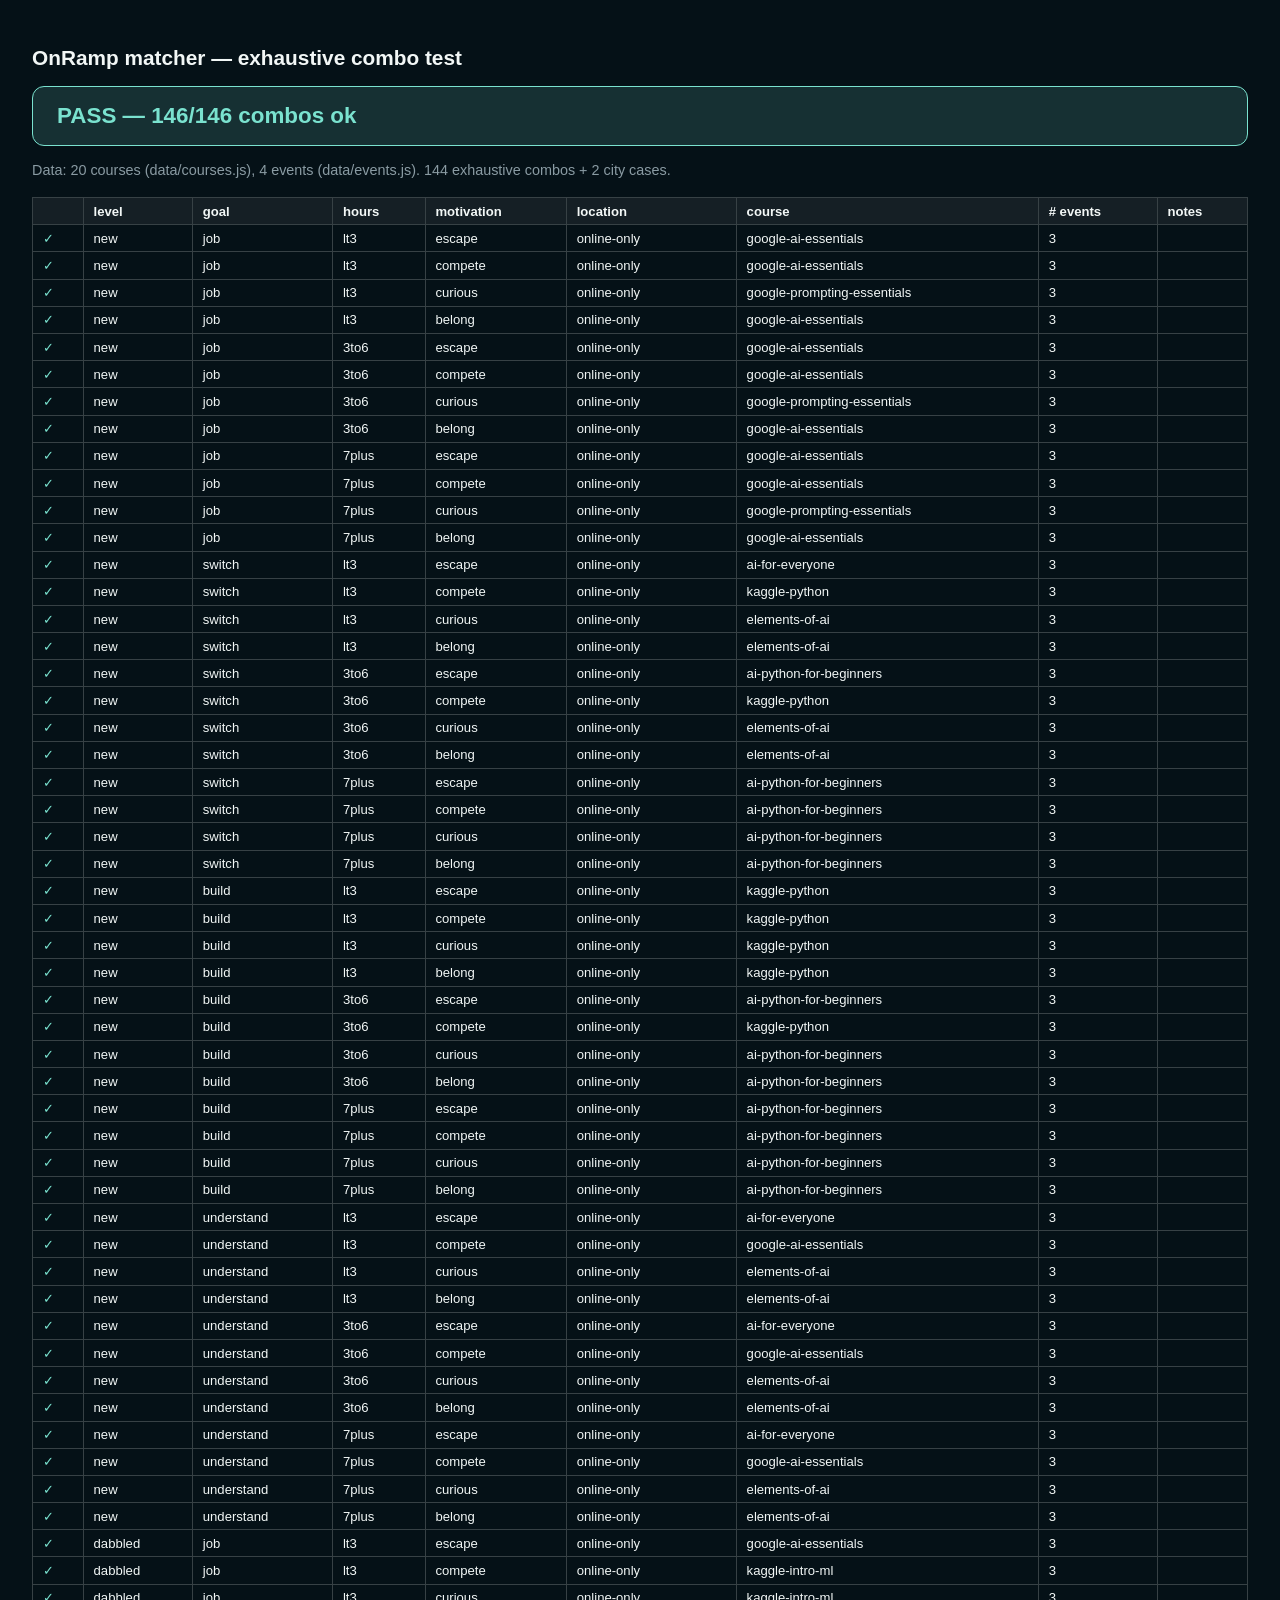
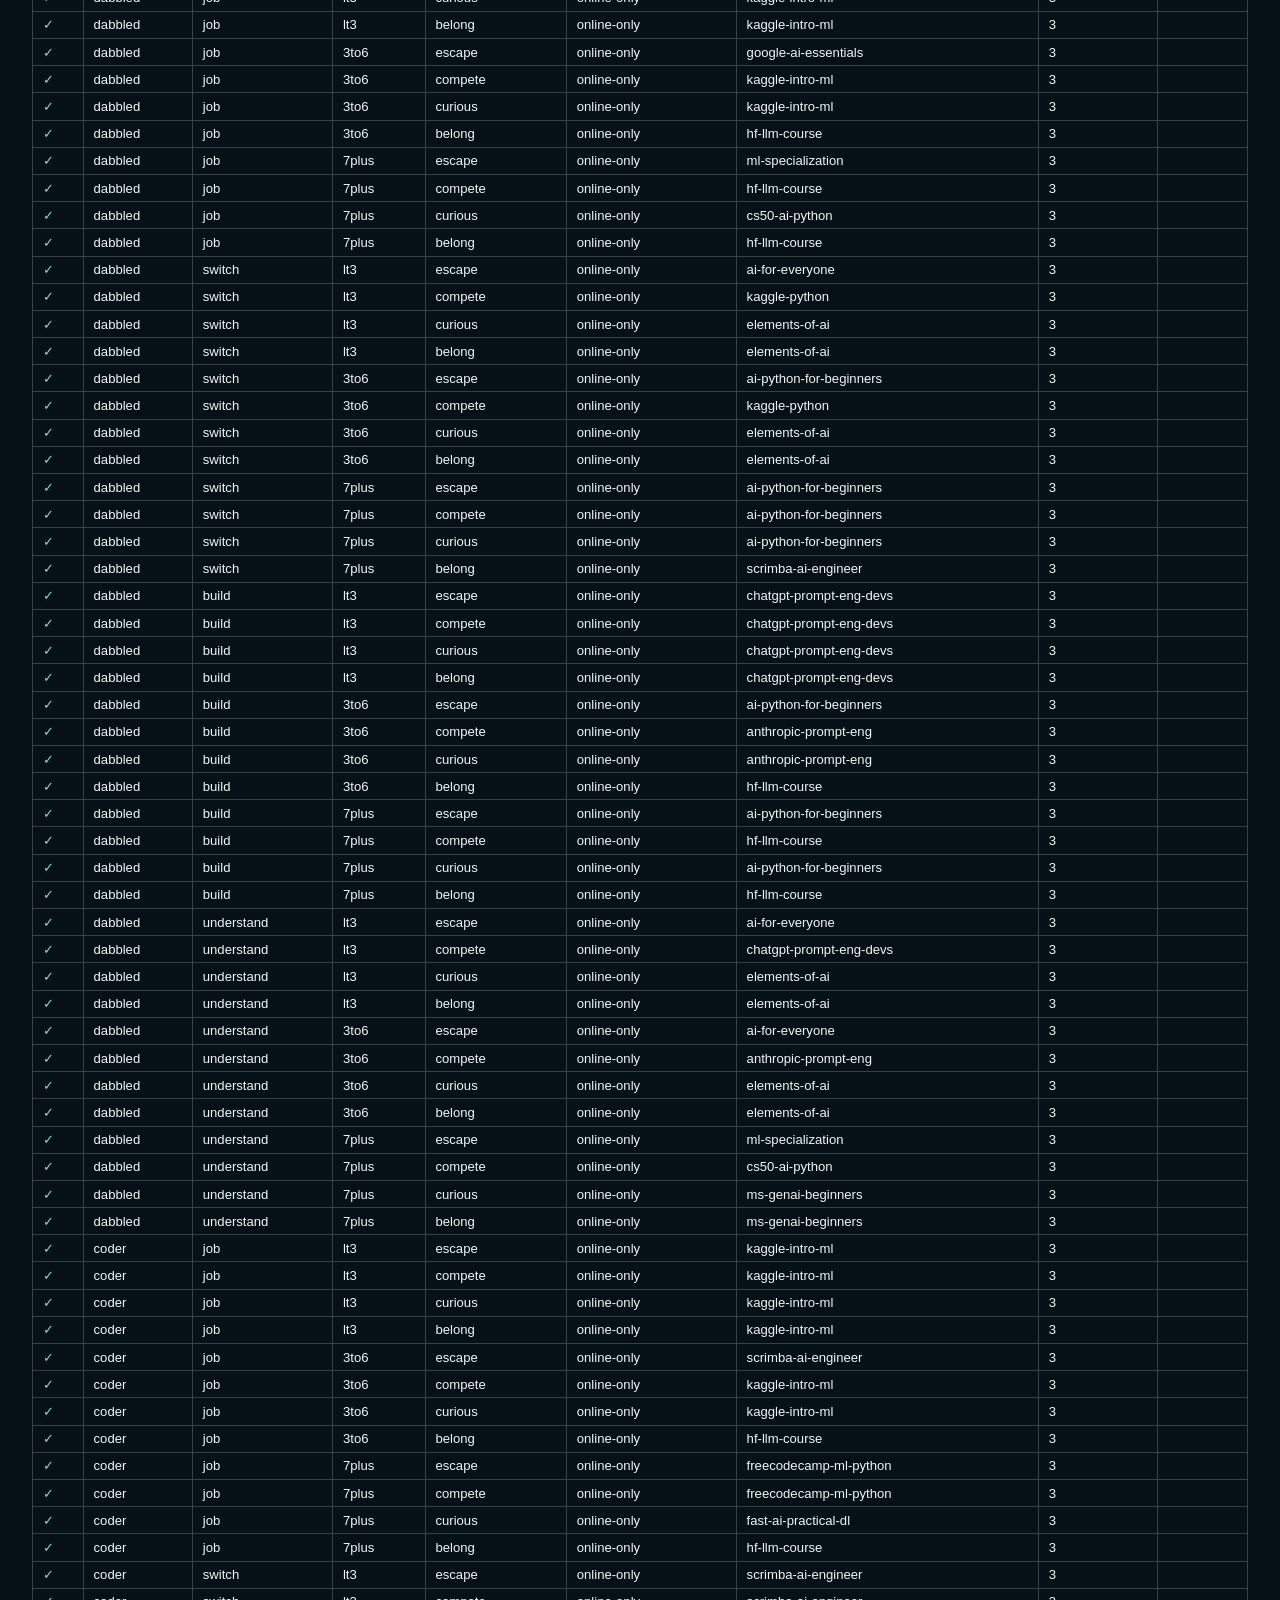
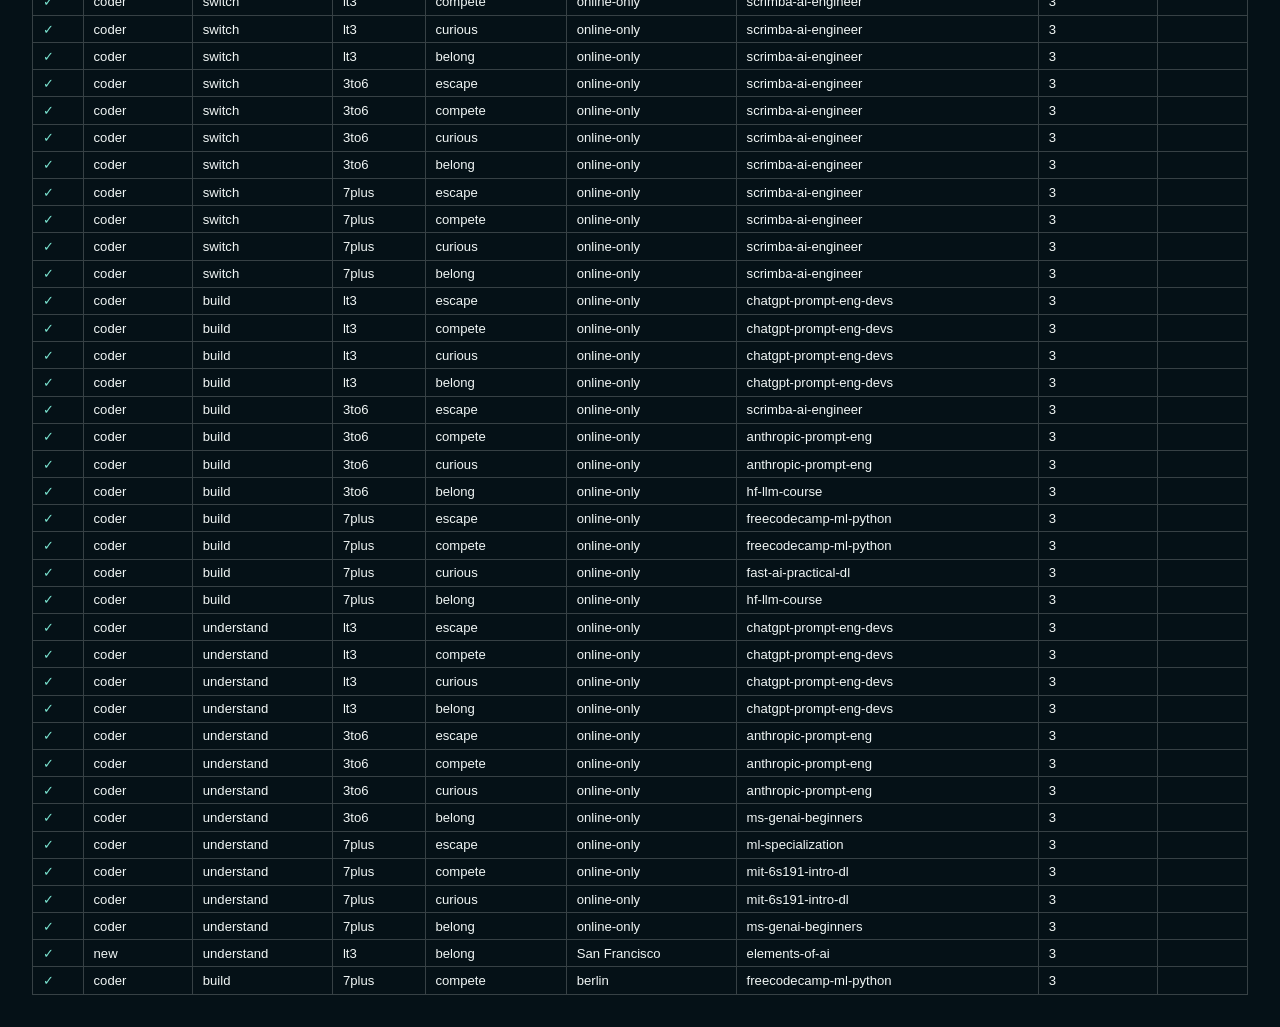
==== test/matcher-test.html @ a66dc623 "UI: landing/intake/plan app, matcher, 144-combo test page, README (ui-build lane) Co-Authored-By: Cl" ====
<!DOCTYPE html>
<html lang="en">
<head>
  <meta charset="utf-8">
  <meta name="viewport" content="width=device-width, initial-scale=1">
  <title>OnRamp — matcher test (all 144 combos)</title>
  <style>
    body { font-family: -apple-system, BlinkMacSystemFont, "Segoe UI", Roboto, sans-serif;
           background: #051117; color: #F2F7F6; padding: 1.5rem; }
    h1 { font-size: 1.3rem; margin-bottom: 1rem; }
    #banner { padding: 1rem 1.5rem; border-radius: .75rem; font-size: 1.4rem; font-weight: 800; margin-bottom: 1rem; }
    #banner.pass { background: rgba(122,226,207,.15); color: #7AE2CF; border: 1px solid #7AE2CF; }
    #banner.fail { background: rgba(255,94,94,.15); color: #FF6B5E; border: 1px solid #FF6B5E; }
    .meta { color: #8A9BA3; margin-bottom: 1.2rem; font-size: .9rem; }
    table { border-collapse: collapse; width: 100%; font-size: .82rem; }
    th, td { border: 1px solid #374145; padding: .35rem .6rem; text-align: left; }
    th { background: #151F25; }
    tr.ok td:first-child { color: #7AE2CF; }
    tr.bad { background: rgba(255,94,94,.12); }
    tr.bad td:first-child { color: #FF6B5E; font-weight: 700; }
    .fails { margin: 1rem 0; color: #FF6B5E; white-space: pre-wrap; font-family: monospace; font-size: .85rem; }
  </style>
</head>
<body>
  <h1>OnRamp matcher — exhaustive combo test</h1>
  <div id="banner">Running…</div>
  <div class="meta" id="meta"></div>
  <div class="fails" id="fails"></div>
  <table id="results">
    <thead><tr><th></th><th>level</th><th>goal</th><th>hours</th><th>motivation</th><th>location</th><th>course</th><th># events</th><th>notes</th></tr></thead>
    <tbody></tbody>
  </table>

  <script src="../data/courses.js"></script>
  <script src="../data/events.js"></script>
  <script src="../js/matcher.js"></script>
  <script src="../js/app.js"></script><!-- no #app here: boots nothing, just exposes SAMPLE_* fallback -->
  <script>
    var COURSES = (window.COURSES && window.COURSES.length) ? window.COURSES : window.SAMPLE_COURSES;
    var EVENTS  = (window.EVENTS  && window.EVENTS.length)  ? window.EVENTS  : window.SAMPLE_EVENTS;

    var LEVELS = ['new', 'dabbled', 'coder'];
    var GOALS = ['job', 'switch', 'build', 'understand'];
    var HOURS = ['lt3', '3to6', '7plus'];
    var MOTS = ['escape', 'compete', 'curious', 'belong'];

    var cases = [];
    LEVELS.forEach(function (level) { GOALS.forEach(function (goal) { HOURS.forEach(function (hours) { MOTS.forEach(function (motivation) {
      cases.push({ level: level, goal: goal, hours: hours, motivation: motivation, location: { city: null, onlineOnly: true } });
    }); }); }); });
    // a couple of city cases on top of the 144
    cases.push({ level: 'new', goal: 'understand', hours: 'lt3', motivation: 'belong', location: { city: 'San Francisco', onlineOnly: false } });
    cases.push({ level: 'coder', goal: 'build', hours: '7plus', motivation: 'compete', location: { city: 'berlin', onlineOnly: false } });

    var tbody = document.querySelector('#results tbody');
    var failures = [];
    var passCount = 0;

    cases.forEach(function (a, i) {
      var notes = [];
      var plan = null;
      try { plan = window.buildPlan(a, COURSES, EVENTS); }
      catch (e) { notes.push('threw: ' + e.message); }

      if (plan) {
        if (!plan.course) notes.push('course is null');
        else if (plan.course.levels.indexOf(a.level) === -1) notes.push('course level violates answers.level');
        if (!plan.events || plan.events.length < 2) notes.push('fewer than 2 events');
        if (!plan.why || !plan.why.course) notes.push('missing course why-line');
        (plan.events || []).forEach(function (e) {
          if (!plan.why.events[e.id]) notes.push('missing why-line for event ' + e.id);
        });
      }

      var ok = notes.length === 0;
      if (ok) passCount++;
      else failures.push('#' + (i + 1) + ' ' + [a.level, a.goal, a.hours, a.motivation].join('/') + ' → ' + notes.join('; '));

      var tr = document.createElement('tr');
      tr.className = ok ? 'ok' : 'bad';
      tr.innerHTML = '<td>' + (ok ? '✓' : '✗') + '</td><td>' + a.level + '</td><td>' + a.goal + '</td><td>' + a.hours +
        '</td><td>' + a.motivation + '</td><td>' + (a.location.city || 'online-only') +
        '</td><td>' + (plan && plan.course ? plan.course.id : '—') +
        '</td><td>' + (plan && plan.events ? plan.events.length : 0) +
        '</td><td>' + (notes.join('; ') || '') + '</td>';
      tbody.appendChild(tr);
    });

    var banner = document.getElementById('banner');
    var allPass = failures.length === 0;
    banner.textContent = (allPass ? 'PASS' : 'FAIL') + ' — ' + passCount + '/' + cases.length + ' combos ok';
    banner.className = allPass ? 'pass' : 'fail';
    document.getElementById('meta').textContent =
      'Data: ' + COURSES.length + ' courses (' + ((window.COURSES && window.COURSES.length) ? 'data/courses.js' : 'inline fallback') + '), ' +
      EVENTS.length + ' events (' + ((window.EVENTS && window.EVENTS.length) ? 'data/events.js' : 'inline fallback') + '). ' +
      '144 exhaustive combos + ' + (cases.length - 144) + ' city cases.';
    document.getElementById('fails').textContent = failures.join('\n');
  </script>
</body>
</html>
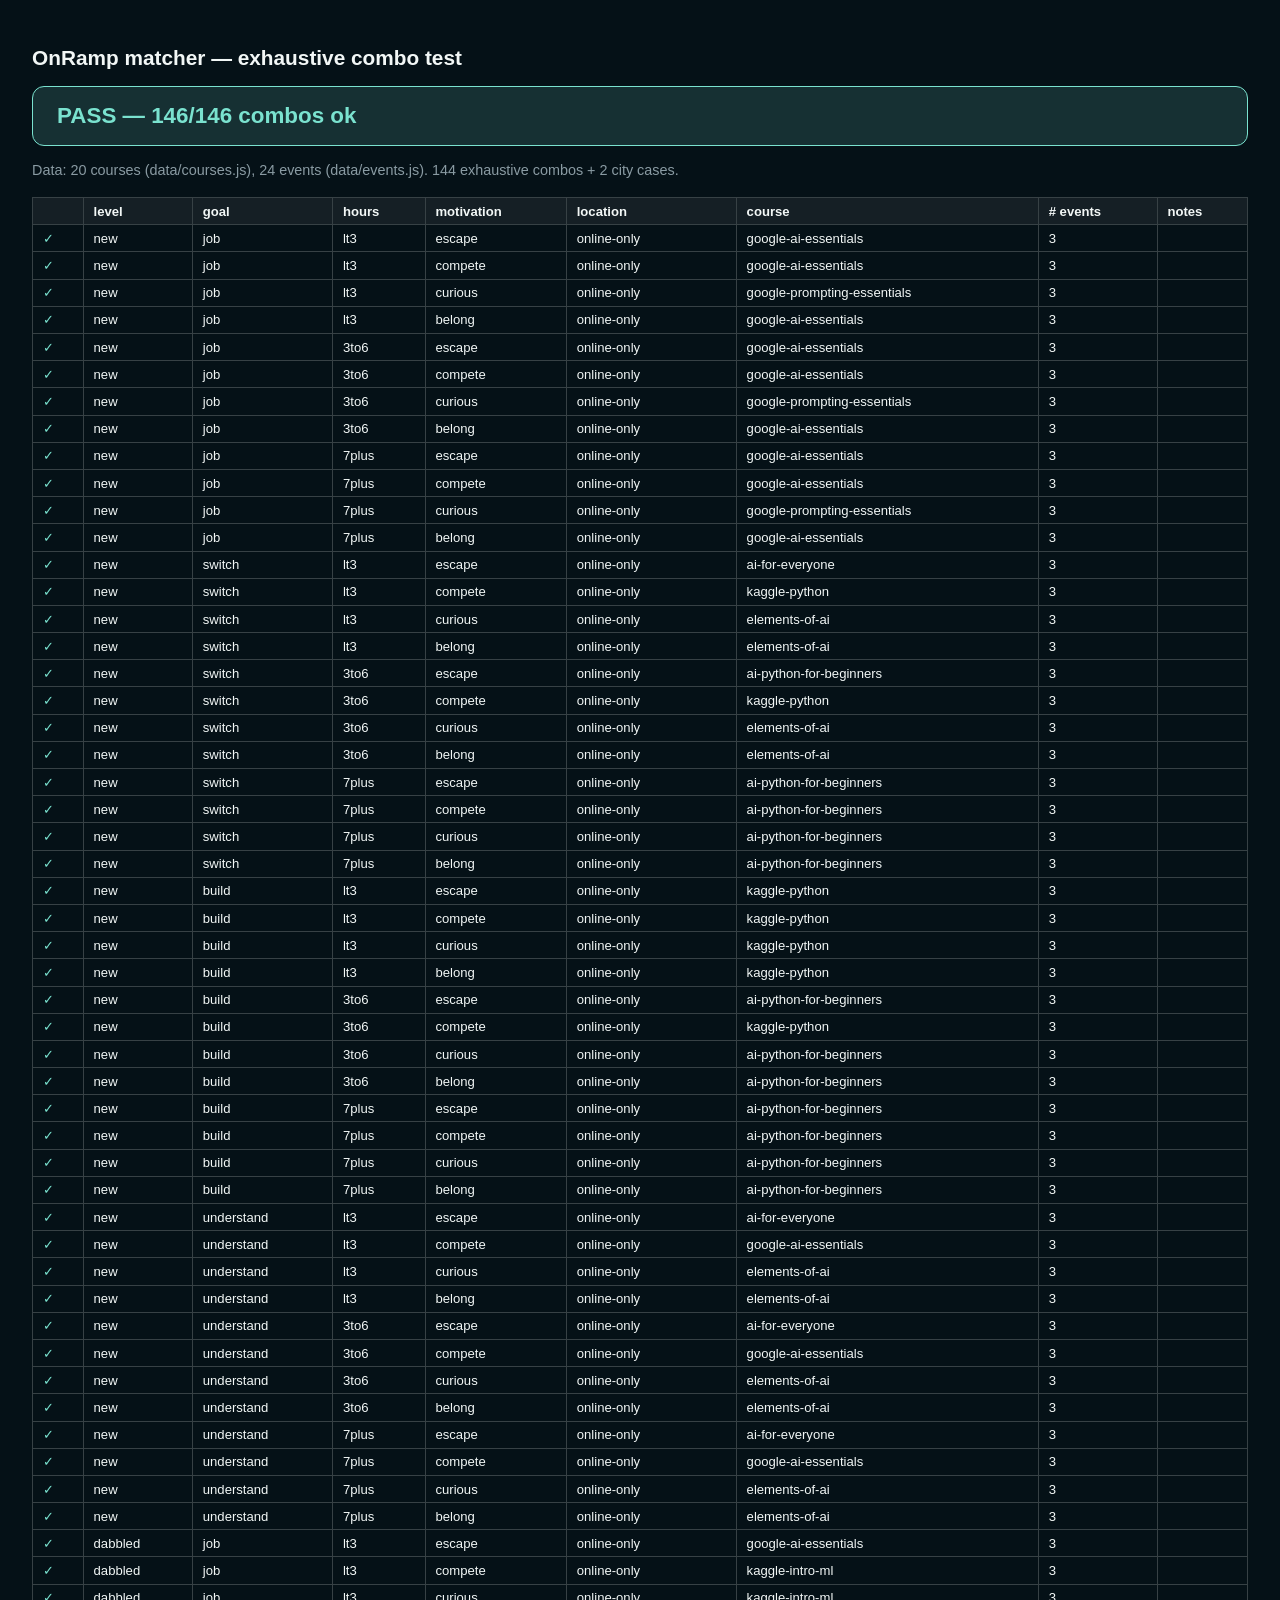
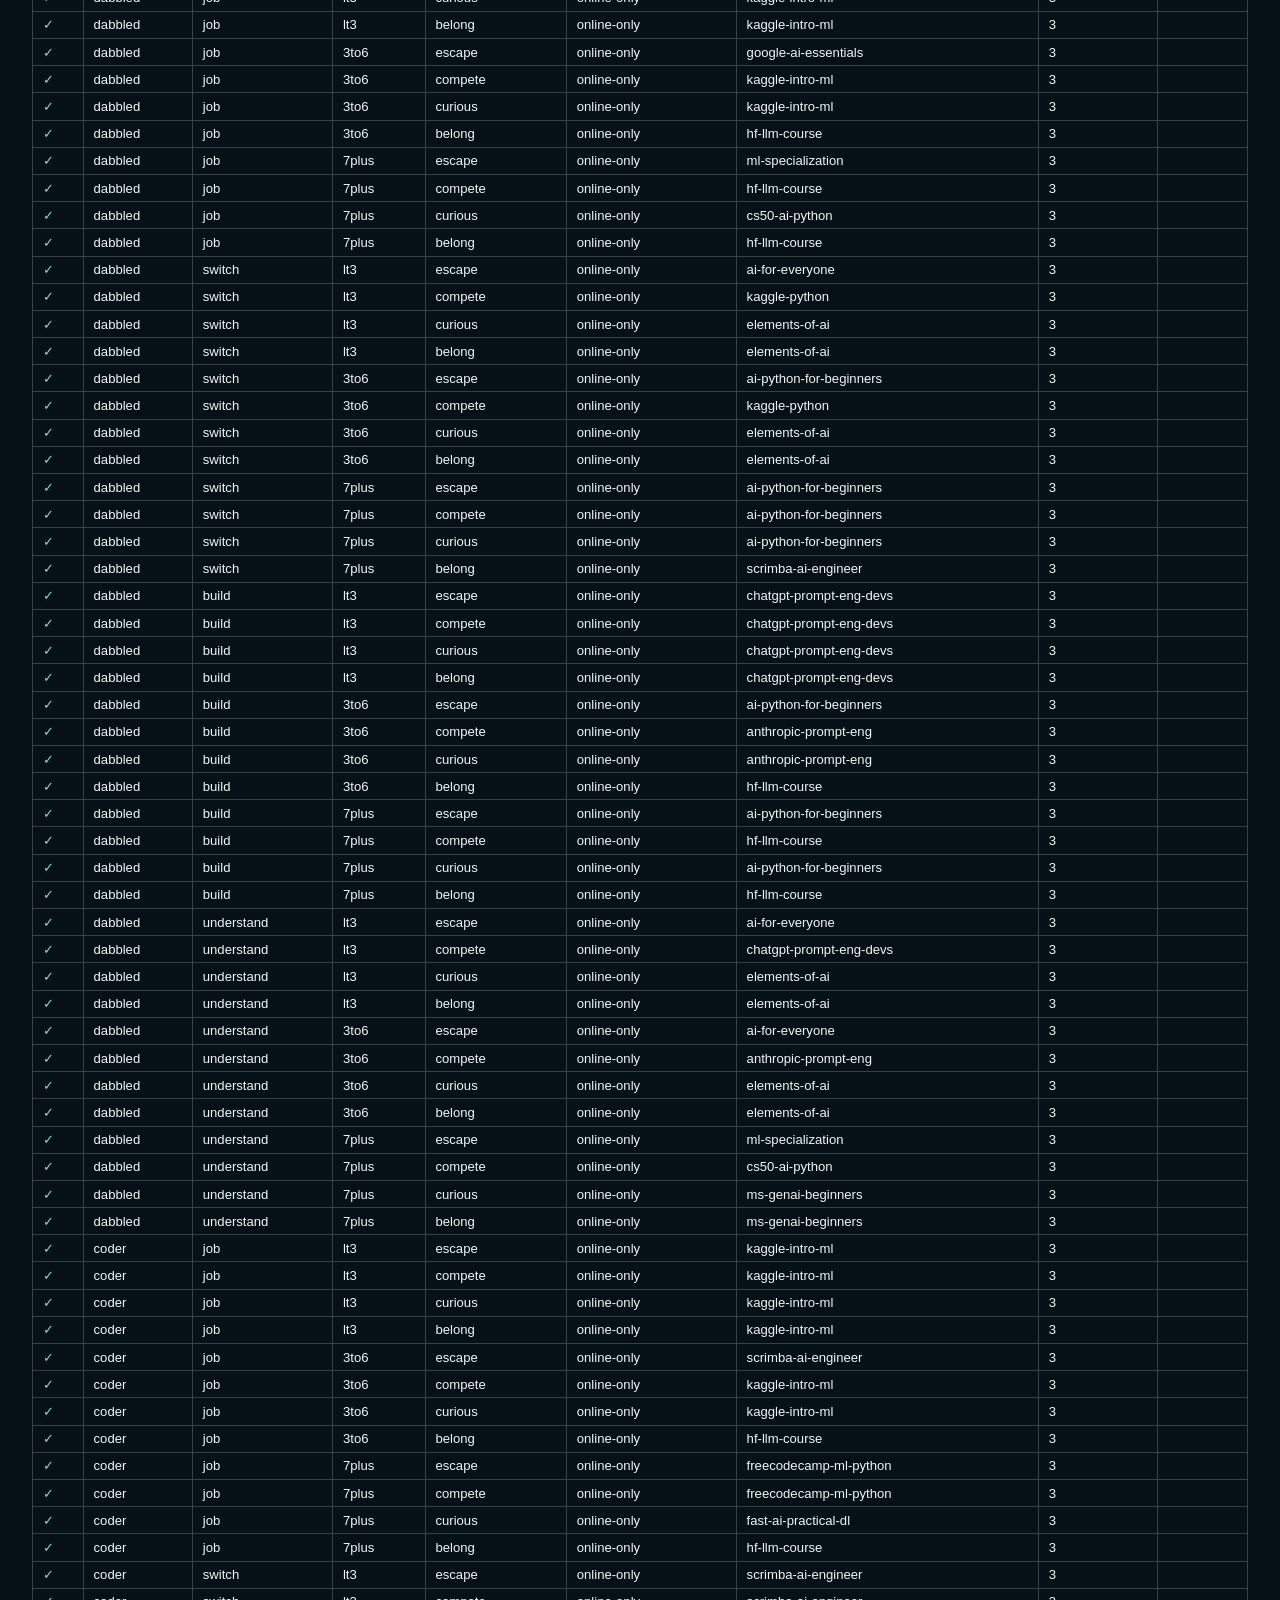
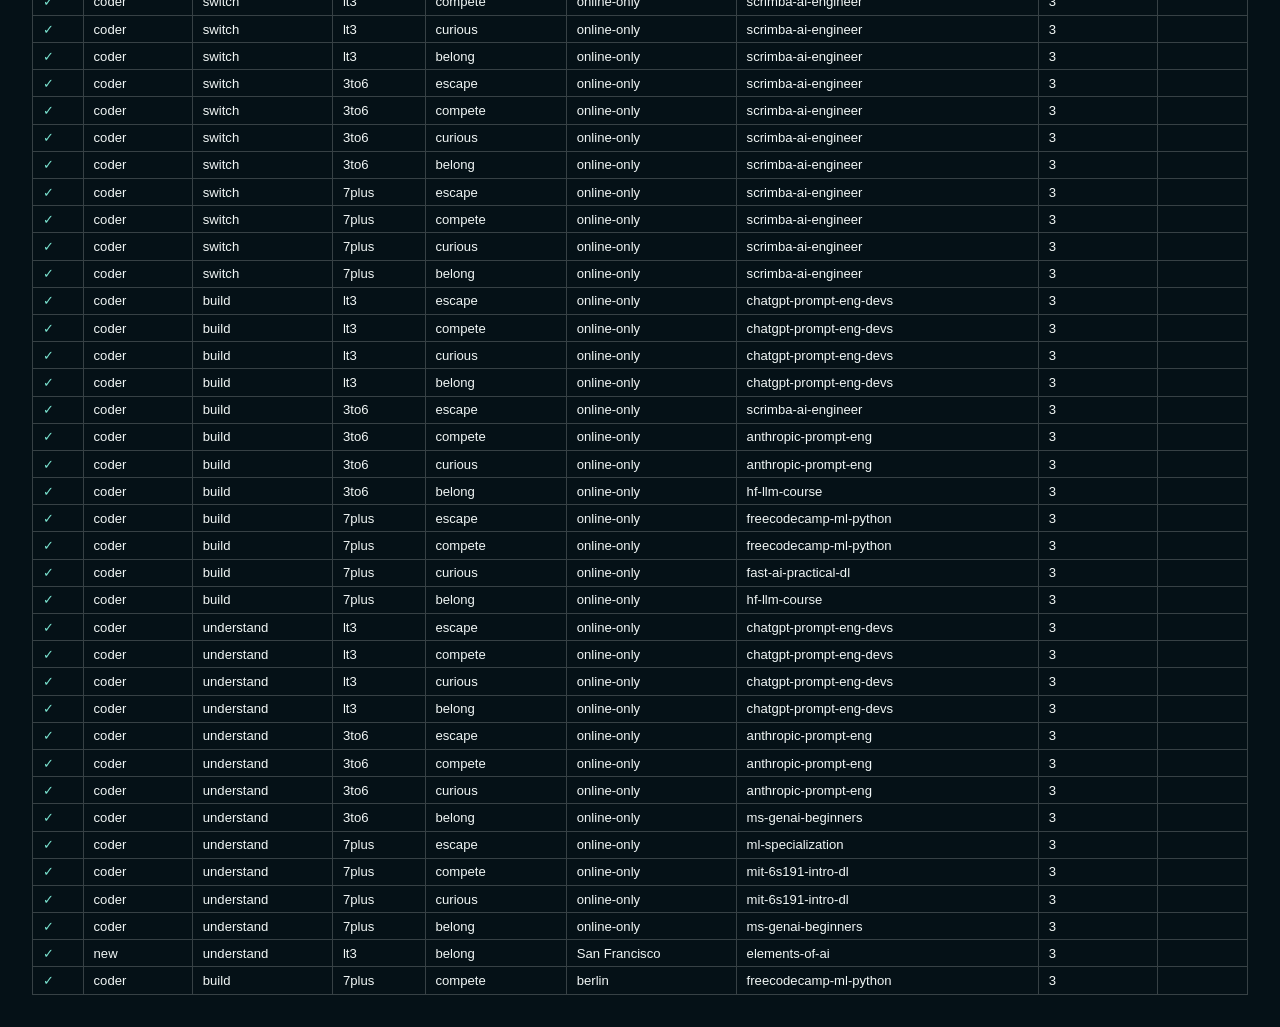
==== commit 51ffd179: "Redesign hero typography and copy; fix restart button, drop dead fallback - Self-host Fraunces (SIL " ====
--- a/test/matcher-test.html
+++ b/test/matcher-test.html
@@ -34,10 +34,10 @@
   <script src="../data/courses.js"></script>
   <script src="../data/events.js"></script>
   <script src="../js/matcher.js"></script>
-  <script src="../js/app.js"></script><!-- no #app here: boots nothing, just exposes SAMPLE_* fallback -->
+  <script src="../js/app.js"></script><!-- no #app here: app.js boots nothing without it -->
   <script>
-    var COURSES = (window.COURSES && window.COURSES.length) ? window.COURSES : window.SAMPLE_COURSES;
-    var EVENTS  = (window.EVENTS  && window.EVENTS.length)  ? window.EVENTS  : window.SAMPLE_EVENTS;
+    var COURSES = window.COURSES || [];
+    var EVENTS  = window.EVENTS || [];
 
     var LEVELS = ['new', 'dabbled', 'coder'];
     var GOALS = ['job', 'switch', 'build', 'understand'];
@@ -91,8 +91,8 @@
     banner.textContent = (allPass ? 'PASS' : 'FAIL') + ' — ' + passCount + '/' + cases.length + ' combos ok';
     banner.className = allPass ? 'pass' : 'fail';
     document.getElementById('meta').textContent =
-      'Data: ' + COURSES.length + ' courses (' + ((window.COURSES && window.COURSES.length) ? 'data/courses.js' : 'inline fallback') + '), ' +
-      EVENTS.length + ' events (' + ((window.EVENTS && window.EVENTS.length) ? 'data/events.js' : 'inline fallback') + '). ' +
+      'Data: ' + COURSES.length + ' courses (data/courses.js), ' +
+      EVENTS.length + ' events (data/events.js). ' +
       '144 exhaustive combos + ' + (cases.length - 144) + ' city cases.';
     document.getElementById('fails').textContent = failures.join('\n');
   </script>
